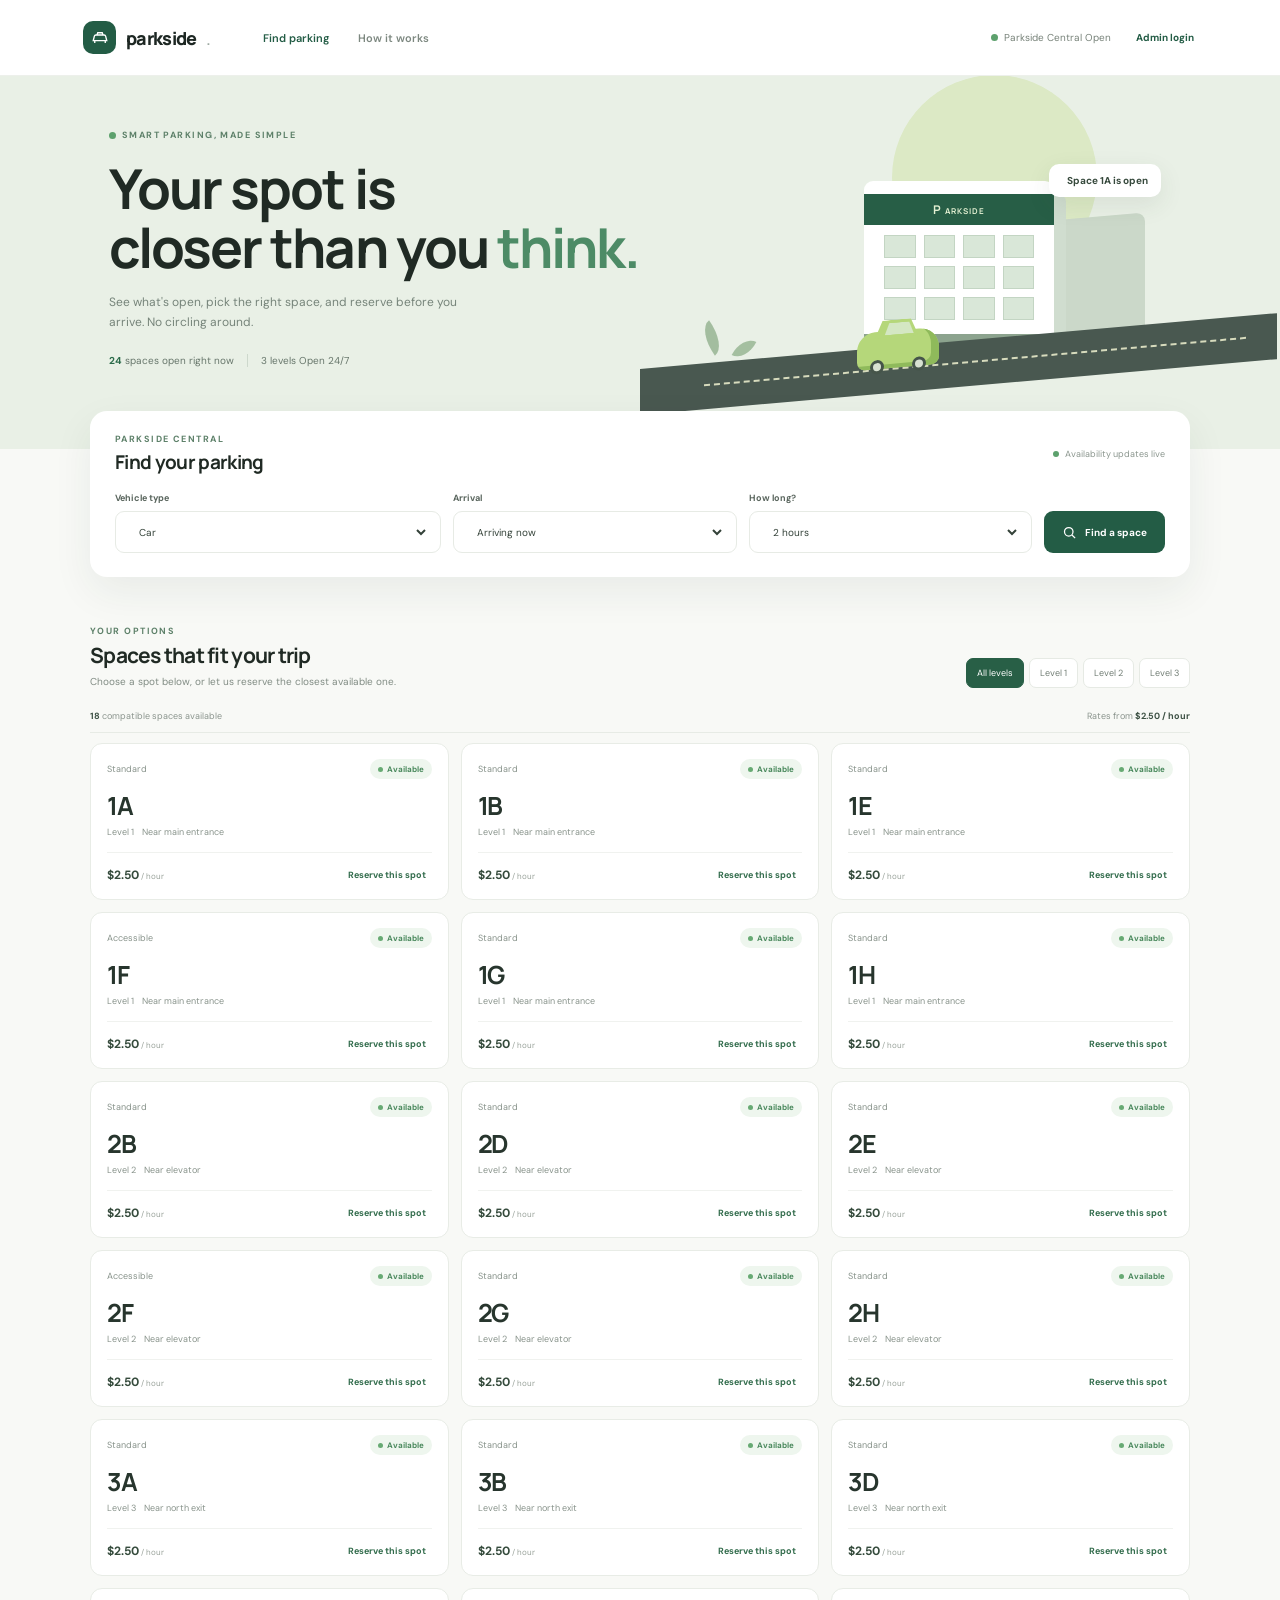
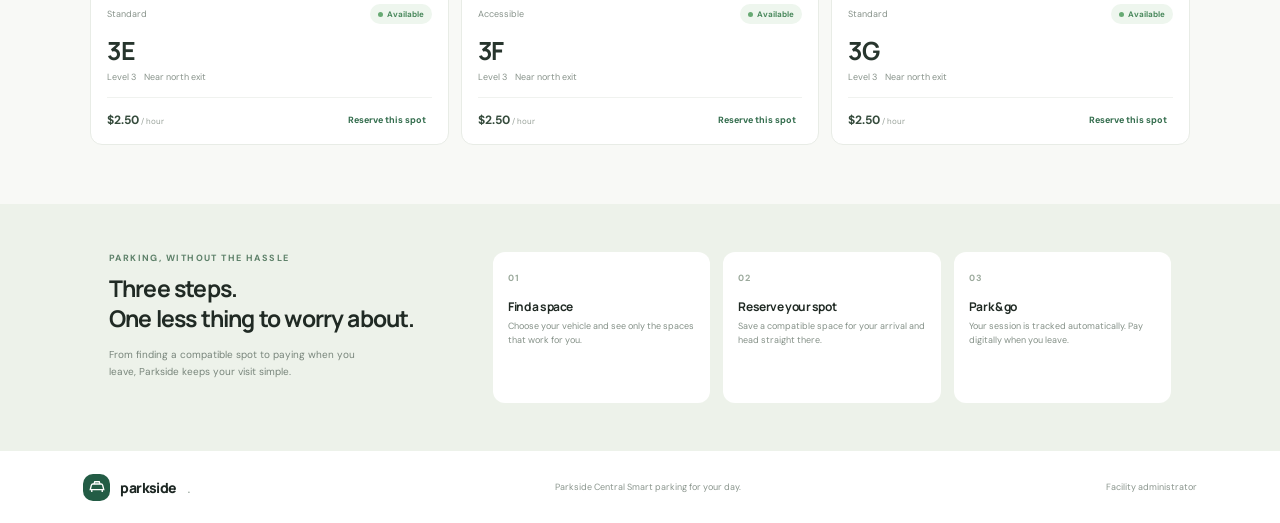
==== src/index.html @ 0463c8d9 "Initial Smart Parking Lot project" ====
﻿<!doctype html>
<html lang="en">
<head>
  <meta charset="UTF-8" />
  <meta name="viewport" content="width=device-width, initial-scale=1.0" />
  <meta name="theme-color" content="#f5f6f2" />
  <title>Parkside  Find your parking</title>
  <link rel="preconnect" href="https://fonts.googleapis.com" />
  <link rel="preconnect" href="https://fonts.gstatic.com" crossorigin />
  <link href="https://fonts.googleapis.com/css2?family=DM+Sans:wght@400;500;600;700&family=Manrope:wght@400;500;600;700;800&display=swap" rel="stylesheet" />
  <link rel="stylesheet" href="styles.css" />
  <script src="auth.js" defer></script>
  <script src="driver.js" defer></script>
</head>
<body class="driver-page">
  <header class="driver-nav">
  <a class="driver-brand" href="index.html"><span class="brand-mark"><svg viewBox="0 0 24 24" fill="none" stroke="currentColor" stroke-width="1.8"><path d="M3 15.5h18l-1.5-6a2 2 0 0 0-2-1.5H6.5a2 2 0 0 0-2 1.5L3 15.5Z"/><path d="M5 15.5v3m14-3v3M7 12h.01M17 12h.01M8 8l1-3h6l1 3"/></svg></span>parkside<span class="brand-period">.</span></a>
  <nav><a class="driver-nav-link active" href="#find">Find parking</a><a class="driver-nav-link" href="#how">How it works</a></nav>
  <div class="driver-nav-right"><span class="facility-open"><i></i>Parkside Central  Open</span><a class="admin-link" href="login.html">Admin login <span> </span></a></div>
  </header>
  <main>
  <section class="driver-hero" id="find">
  <div class="driver-hero-copy"><div class="driver-kicker"><span class="live-pip"></span>SMART PARKING, MADE SIMPLE</div><h1>Your spot is<br />closer than you <em>think.</em></h1><p>See what's open, pick the right space, and reserve before you arrive. No circling around.</p><div class="driver-hero-meta"><span><b id="heroAvailable">24</b> spaces open right now</span><span class="meta-divider"></span><span>3 levels  Open 24/7</span></div></div>
  <div class="hero-art" aria-hidden="true"><div class="sun-disc"></div><div class="art-building back-building"></div><div class="art-building front-building"><div class="building-sign">P<span>ARKSIDE</span></div><div class="building-windows"><i></i><i></i><i></i><i></i><i></i><i></i><i></i><i></i><i></i><i></i><i></i><i></i></div><div class="building-base"></div></div><div class="art-road"><div class="road-line"></div><div class="art-car"><div class="car-window"></div><i></i><b></b></div></div><div class="float-tag"><span> </span> Space 1A is open</div><div class="float-leaf leaf-one"></div><div class="float-leaf leaf-two"></div></div>
  </section>
  <section class="finder-wrap" aria-label="Find a parking space">
  <div class="finder-title"><div><div class="section-kicker">PARKSIDE CENTRAL</div><h2>Find your parking</h2></div><div class="updated-label"><span class="live-pip"></span>Availability updates live</div></div>
  <form id="findForm" class="finder-form">
  <div class="driver-field"><label for="vehicleType">Vehicle type</label><div class="select-wrap"><span class="field-symbol"> </span><select id="vehicleType"><option value="Car">Car</option><option value="Motorcycle">Motorcycle</option><option value="EV">Electric vehicle</option><option value="Accessible">Accessible vehicle</option></select></div></div>
  <div class="driver-field"><label for="arrivalTime">Arrival</label><div class="select-wrap"><span class="field-symbol"> </span><select id="arrivalTime"><option value="Now">Arriving now</option><option value="In 30 minutes">In 30 minutes</option><option value="In 1 hour">In 1 hour</option><option value="In 2 hours">In 2 hours</option></select></div></div>
  <div class="driver-field"><label for="stayDuration">How long?</label><div class="select-wrap"><span class="field-symbol"> </span><select id="stayDuration"><option>1 hour</option><option selected>2 hours</option><option>3 hours</option><option>4 hours</option><option>All day</option></select></div></div>
  <button class="driver-search-btn" type="submit"><svg viewBox="0 0 24 24"><circle cx="10.8" cy="10.8" r="6.8"/><path d="m16 16 5 5"/></svg>Find a space</button>
  </form>
  </section>
  <section class="my-visit" id="myVisit" hidden aria-live="polite"><div class="visit-left"><div class="section-kicker">YOUR PARKING SESSION</div><h2 id="visitHeading">Welcome back</h2><p id="visitDescription">Your visit details will appear here.</p></div><div class="visit-meter"><span>TIME PARKED</span><strong id="visitDuration">0m</strong></div><div class="visit-meter"><span>ESTIMATED FEE</span><strong id="visitFee">$0.00</strong></div><button class="secondary-btn visit-cancel-btn" id="cancelMyReservation" hidden>Cancel reservation</button><button class="driver-confirm-btn" id="driverCheckout">End parking & pay <span> </span></button></section>
  <section class="driver-history" id="driverPaymentHistory" hidden><div class="section-kicker">YOUR RECEIPTS</div><div id="driverReceiptList"></div></section>
  <section class="driver-results" id="results">
  <div class="results-heading"><div><div class="section-kicker">YOUR OPTIONS</div><h2>Spaces that fit your trip</h2><p>Choose a spot below, or let us reserve the closest available one.</p></div><div class="level-filter" role="group" aria-label="Filter by level"><button class="level-choice selected" data-filter-level="All">All levels</button><button class="level-choice" data-filter-level="Level 1">Level 1</button><button class="level-choice" data-filter-level="Level 2">Level 2</button><button class="level-choice" data-filter-level="Level 3">Level 3</button></div></div>
  <div class="driver-space-summary"><span><b id="resultCount">0</b> compatible spaces available</span><span>Rates from <b id="baseRate">$2.50 / hour</b></span></div>
  <div id="driverSpaceGrid" class="driver-space-grid"></div>
  <div id="noSpaces" class="no-spaces" hidden><span> </span><h3>No matching spaces right now</h3><p>Wait a moment and refresh, or check another level.</p><button type="button" id="refreshAvailability">Refresh availability</button><button type="button" id="resetFilters">Try all levels</button></div>
  </section>
  <section class="how-section" id="how"><div><div class="section-kicker">PARKING, WITHOUT THE HASSLE</div><h2>Three steps.<br />One less thing to worry about.</h2><p>From finding a compatible spot to paying when you leave, Parkside keeps your visit simple.</p></div><div class="how-steps"><article><span class="step-number">01</span><div class="step-icon"> </div><h3>Find a space</h3><p>Choose your vehicle and see only the spaces that work for you.</p></article><article><span class="step-number">02</span><div class="step-icon"> </div><h3>Reserve your spot</h3><p>Save a compatible space for your arrival and head straight there.</p></article><article><span class="step-number">03</span><div class="step-icon"> </div><h3>Park & go</h3><p>Your session is tracked automatically. Pay digitally when you leave.</p></article></div></section>
  </main>
  <footer class="driver-footer"><a class="driver-brand" href="#find"><span class="brand-mark"><svg viewBox="0 0 24 24" fill="none" stroke="currentColor" stroke-width="1.8"><path d="M3 15.5h18l-1.5-6a2 2 0 0 0-2-1.5H6.5a2 2 0 0 0-2 1.5L3 15.5Z"/><path d="M5 15.5v3m14-3v3M7 12h.01M17 12h.01M8 8l1-3h6l1 3"/></svg></span>parkside<span class="brand-period">.</span></a><span>Parkside Central  Smart parking for your day.</span><a href="login.html">Facility administrator</a></footer>
  <div class="driver-toast" id="driverToast" role="status" aria-live="polite"></div>
  <div class="reserve-backdrop" id="reserveModal" aria-hidden="true"><section class="reserve-dialog" role="dialog" aria-modal="true" aria-labelledby="reserveTitle"><button class="reserve-close" id="reserveClose" type="button" aria-label="Close dialog">&times;</button><div class="reserve-icon"> </div><div class="section-kicker" id="reserveKicker">READY WHEN YOU ARE</div><h2 id="reserveTitle">Confirm your reservation</h2><p id="reserveCopy">Add your details so your space is ready when you arrive.</p><div id="reserveDetails" class="reserve-details"><div class="driver-field"><label for="driverName">Your name</label><input id="driverName" placeholder="Name" autocomplete="name" /></div><div class="driver-field"><label for="driverPlate">License plate</label><input id="driverPlate" placeholder="Plate number" autocomplete="off" /></div></div><div id="ticketArea" class="reservation-ticket" hidden><div><span>YOUR SPACE</span><strong id="ticketSpace">1A</strong></div><div><span>ARRIVAL</span><strong id="ticketArrival">Now</strong></div><div><span>VEHICLE</span><strong id="ticketVehicle">Car</strong></div><div><span>REFERENCE</span><strong id="ticketRef">PS-00000</strong></div></div><button class="driver-confirm-btn" id="doneReserve">Confirm reservation</button><button class="driver-confirm-btn driver-arrive-btn" id="driverCheckin" hidden>I ve arrived  start parking</button></section></div>
  <div class="reserve-backdrop" id="driverPaymentModal" aria-hidden="true"><section class="reserve-dialog" role="dialog" aria-modal="true" aria-labelledby="driverPaymentTitle"><button class="reserve-close" id="driverPaymentClose" type="button" aria-label="Close payment dialog">&times;</button><div class="section-kicker">PARKING CHECKOUT</div><h2 id="driverPaymentTitle">Review your parking fee</h2><p id="driverPaymentSummary">Choose a payment method to finish your visit.</p><div class="driver-payment-choice"><label for="driverPaymentMethod">Payment method</label><select id="driverPaymentMethod"><option>Maya</option><option>PayPal</option><option>GCash</option><option>GoMo</option><option>Cash</option><option>Other e-wallet</option></select></div><div id="driverPaymentError" class="payment-error" hidden></div><button class="driver-confirm-btn" id="completeDriverPayment">Pay now</button><button class="simulate-fail-btn" id="simulatePaymentFailure" type="button">Simulate declined payment</button></section></div>
</body>
</html>
---- src/styles.css ----
﻿
    :root{--bg:#f5f6f2;--surface:#fff;--ink:#1d2723;--muted:#818b85;--line:#e8ebe6;--green:#235c45;--green2:#34785b;--lime:#d9ed9f;--pale:#edf4e8;--amber:#c98b3f;--red:#c65e52;--shadow:0 12px 36px rgba(29,39,35,.055);--radius:18px}
    *{box-sizing:border-box}body{margin:0;background:var(--bg);color:var(--ink);font-family:'DM Sans',sans-serif;font-size:14px}button,input,select{font:inherit}button{cursor:pointer}h1,h2,h3,p{margin:0}h1,h2,h3,.brand{font-family:Manrope,sans-serif;letter-spacing:-.035em}.shell{display:grid;grid-template-columns:240px minmax(0,1fr);min-height:100vh}.sidebar{background:#fff;border-right:1px solid var(--line);padding:26px 16px;display:flex;flex-direction:column;position:sticky;top:0;height:100vh}.brand{display:flex;align-items:center;gap:11px;font-size:18px;font-weight:800;padding:0 12px 34px}.brand-mark{width:32px;height:32px;background:var(--green);border-radius:10px;display:grid;place-items:center;color:white}.brand-mark svg{width:18px}.nav-label{font-size:10px;letter-spacing:.13em;color:#a1a9a3;font-weight:700;padding:0 13px;margin:13px 0 8px}.nav-link{border:0;background:none;width:100%;padding:11px 13px;display:flex;align-items:center;gap:12px;color:#77817b;border-radius:11px;text-align:left;font-weight:600;font-size:13px;margin:2px 0;transition:.2s}.nav-link:hover,.nav-link.active{background:#eff5ef;color:var(--green)}.nav-link svg{width:17px;height:17px;stroke:currentColor;fill:none;stroke-width:1.8}.nav-badge{margin-left:auto;border-radius:99px;background:#f6ebe3;color:#bd7441;font-size:10px;padding:3px 7px}.sidebar-bottom{margin-top:auto}.facility-card{background:#f6f8f4;border:1px solid #edf0ea;border-radius:13px;padding:13px;margin:14px 3px}.facility-title{font-weight:700;font-size:12px}.facility-sub{font-size:11px;color:var(--muted);margin-top:4px}.online-dot{display:inline-block;width:7px;height:7px;background:#69ac72;border-radius:50%;margin-right:5px}.user-row{display:flex;align-items:center;gap:10px;padding:15px 10px 0;border-top:1px solid var(--line)}.avatar{width:34px;height:34px;border-radius:50%;background:#e7eee1;display:grid;place-items:center;color:var(--green);font-weight:700;font-size:12px}.user-name{font-size:12px;font-weight:700}.user-role{font-size:10px;color:var(--muted);margin-top:2px}.main{min-width:0}.topbar{height:72px;background:rgba(255,255,255,.75);border-bottom:1px solid var(--line);display:flex;align-items:center;justify-content:space-between;padding:0 38px;position:sticky;top:0;z-index:5;backdrop-filter:blur(12px)}.crumb{font-size:12px;color:var(--muted)}.crumb b{color:var(--ink);font-weight:700}.top-actions{display:flex;align-items:center;gap:11px}.date-chip,.icon-btn{border:1px solid var(--line);background:white;border-radius:10px;height:37px;display:flex;align-items:center;justify-content:center}.date-chip{padding:0 12px;gap:8px;font-size:11px;color:#626d66}.icon-btn{width:37px;position:relative;color:#5e6962}.icon-btn svg{width:17px;height:17px;stroke:currentColor;fill:none;stroke-width:1.7}.alert-dot{position:absolute;width:6px;height:6px;right:8px;top:7px;border-radius:50%;background:#de8866;border:1px solid white}.content{max-width:1460px;padding:32px 38px 50px;margin:auto}.page-head{display:flex;align-items:flex-end;justify-content:space-between;margin-bottom:23px;gap:20px}.eyebrow{color:var(--green2);font-size:10px;text-transform:uppercase;letter-spacing:.13em;font-weight:700;margin-bottom:8px}.page-head h1{font-size:28px;font-weight:700}.subtitle{color:var(--muted);font-size:12px;margin-top:6px}.primary-btn,.secondary-btn{border:0;border-radius:10px;padding:11px 15px;display:inline-flex;align-items:center;gap:8px;font-weight:700;font-size:12px;transition:.2s}.primary-btn{background:var(--green);color:white;box-shadow:0 5px 14px #235c4525}.primary-btn:hover{background:#184631;transform:translateY(-1px)}.secondary-btn{color:#48544d;background:white;border:1px solid var(--line)}.secondary-btn:hover{background:#f8faf7}.primary-btn svg,.secondary-btn svg{width:15px;height:15px;stroke:currentColor;fill:none;stroke-width:2}.stats{display:grid;grid-template-columns:repeat(4,minmax(0,1fr));gap:14px;margin-bottom:18px}.stat-card,.panel{background:var(--surface);border:1px solid var(--line);border-radius:var(--radius);box-shadow:var(--shadow)}.stat-card{padding:18px 19px;min-height:112px;position:relative;overflow:hidden}.stat-top{display:flex;justify-content:space-between;align-items:center;color:var(--muted);font-size:11px;font-weight:600}.stat-icon{height:29px;width:29px;display:grid;place-items:center;border-radius:9px;background:#f0f5ed;color:var(--green)}.stat-icon svg{width:15px;height:15px;stroke:currentColor;fill:none;stroke-width:1.8}.stat-number{font-family:Manrope,sans-serif;font-size:27px;font-weight:700;letter-spacing:-.05em;margin-top:11px}.stat-note{font-size:10px;color:var(--muted);margin-left:6px;font-family:'DM Sans',sans-serif;font-weight:500;letter-spacing:0}.stat-note.good{color:#4b9567}.stat-note.warn{color:#c9874a}.grid-main{display:grid;grid-template-columns:minmax(0,1.65fr) minmax(280px,.9fr);gap:16px;margin-bottom:17px}.panel{padding:20px}.panel-head{display:flex;align-items:flex-start;justify-content:space-between;gap:14px}.panel h2{font-size:15px;font-weight:700;letter-spacing:-.025em}.panel-caption{color:var(--muted);font-size:11px;margin-top:5px}.select{border:1px solid var(--line);border-radius:8px;background:white;color:#5f6963;padding:7px 10px;font-size:11px;outline:none}.occupancy-panel{min-height:292px}.occupancy-content{display:grid;grid-template-columns:205px 1fr;align-items:center;gap:16px;margin-top:14px}.donut-wrap{height:192px;display:grid;place-items:center;position:relative}.donut{width:174px;height:174px;border-radius:50%;background:conic-gradient(var(--green) 0 62%,#d6e9a6 62% 84%,#e6ece4 84% 95%,#d9deda 95% 100%);display:grid;place-items:center;transform:rotate(-90deg)}.donut-hole{height:126px;width:126px;background:white;border-radius:50%;display:grid;place-items:center;transform:rotate(90deg);text-align:center}.donut-num{font:700 29px Manrope;letter-spacing:-.05em}.donut-label{font-size:10px;color:var(--muted);margin-top:2px}.legend{display:flex;flex-direction:column;gap:15px}.legend-row{display:flex;align-items:center;justify-content:space-between;gap:12px}.legend-left{display:flex;align-items:center;gap:9px;color:#727d76;font-size:11px}.legend-dot{width:8px;height:8px;border-radius:3px}.legend-value{font-size:12px;font-weight:700}.legend-foot{padding-top:12px;border-top:1px solid var(--line);color:var(--muted);font-size:10px}.levels-panel{min-height:292px}.level-list{margin-top:14px;display:flex;flex-direction:column;gap:9px}.level-row{border:1px solid #edf0eb;border-radius:11px;padding:10px 11px;display:grid;grid-template-columns:56px 1fr 43px;align-items:center;gap:10px}.level-tag{font-weight:700;font-size:11px}.level-meta{font-size:9px;color:var(--muted);margin-top:3px}.progress{height:5px;background:#eff2ed;border-radius:99px;overflow:hidden}.progress i{height:100%;background:var(--green2);display:block;border-radius:99px}.level-count{text-align:right;font-size:11px;font-weight:700}.level-count small{display:block;color:var(--muted);font-size:9px;font-weight:400;margin-top:2px}.bottom-grid{display:grid;grid-template-columns:minmax(0,1.5fr) minmax(280px,1fr);gap:16px}.table-panel{padding:0;overflow:hidden}.table-panel .panel-head{padding:19px 20px 14px}.table-wrap{overflow-x:auto}table{border-collapse:collapse;width:100%;white-space:nowrap;text-align:left}th{font-size:9px;letter-spacing:.09em;text-transform:uppercase;color:#929b94;font-weight:700;padding:10px 20px;background:#fafbf9;border-top:1px solid #f0f2ee;border-bottom:1px solid #f0f2ee}td{padding:12px 20px;border-bottom:1px solid #f1f3ef;font-size:11px;color:#505d55}tbody tr:last-child td{border-bottom:0}.id-cell{font-weight:700;color:#27372f}.driver-cell{display:flex;align-items:center;gap:8px}.mini-avatar{width:25px;height:25px;border-radius:50%;background:#edf1e7;color:#52745a;display:grid;place-items:center;font-size:9px;font-weight:700}.status{border-radius:99px;padding:4px 8px;font-size:9px;font-weight:700;display:inline-flex;align-items:center;gap:5px}.status:before{content:'';width:5px;height:5px;border-radius:50%;background:currentColor}.status.active{color:#3e895e;background:#eaf5eb}.status.pending{color:#bd8343;background:#faf1e3}.status.issue{color:#bd6357;background:#fbebea}.view-link{border:0;background:none;color:var(--green2);font-size:10px;font-weight:700}.activity-panel{padding-bottom:10px}.activity-list{margin-top:14px}.activity{display:grid;grid-template-columns:30px 1fr auto;gap:10px;align-items:start;padding:12px 0;border-bottom:1px solid #f0f2ee}.activity:last-child{border:0}.activity-icon{width:29px;height:29px;border-radius:9px;background:#eff5ed;color:var(--green);display:grid;place-items:center}.activity-icon.amber{background:#faf2e8;color:#b9813e}.activity-icon svg{height:14px;width:14px;stroke:currentColor;fill:none;stroke-width:1.8}.activity-text{font-size:10px;line-height:1.5;color:#66716a}.activity-text strong{color:#29362f;font-weight:700}.activity-time{font-size:9px;color:#9ba39d;padding-top:2px}.page{display:none;animation:fade .25s ease}.page.active{display:block}@keyframes fade{from{opacity:.4;transform:translateY(3px)}to{opacity:1;transform:translateY(0)}}.filters{display:flex;gap:8px}.filter-chip{border:1px solid var(--line);background:white;color:#6d7871;border-radius:8px;padding:8px 11px;font-size:10px}.filter-chip.active{background:var(--green);border-color:var(--green);color:white}.space-grid{display:grid;grid-template-columns:repeat(4,1fr);gap:12px;margin-top:17px}.space-card{background:white;border:1px solid var(--line);border-radius:14px;padding:15px;transition:.2s}.space-card:hover{box-shadow:var(--shadow);transform:translateY(-2px)}.space-top{display:flex;justify-content:space-between;align-items:center}.space-id{font:700 14px Manrope}.space-kind{font-size:9px;color:var(--muted);margin-top:5px}.space-icon{height:31px;width:31px;border-radius:9px;background:#f0f5ed;display:grid;place-items:center;color:var(--green)}.space-icon svg{width:17px;height:17px;stroke:currentColor;fill:none;stroke-width:1.8}.space-foot{display:flex;justify-content:space-between;align-items:center;margin-top:17px}.price{font-size:10px;color:#637168}.space-card .primary-btn{padding:7px 10px;font-size:10px}.space-card.occupied{opacity:.7}.pill{font-size:9px;font-weight:700;padding:4px 7px;border-radius:99px;background:#eaf5eb;color:#48845d}.pill.busy{background:#f7eee8;color:#bd7950}.pill.off{background:#eee;color:#777}.hero-card{background:var(--green);color:white;border-radius:18px;padding:24px;display:flex;justify-content:space-between;align-items:center;margin-bottom:16px;overflow:hidden;position:relative}.hero-card:after{content:'';position:absolute;width:230px;height:230px;border-radius:50%;background:#ffffff0c;right:13%;top:-130px}.hero-card h2{font-size:18px}.hero-card p{color:#c9d9ce;font-size:11px;margin-top:7px}.hero-card .primary-btn{background:var(--lime);color:#223c2c;position:relative;z-index:1}.hero-stats{display:flex;gap:27px;margin-top:18px;position:relative;z-index:1}.hero-stats strong{font:700 18px Manrope;display:block}.hero-stats span{font-size:9px;color:#c2d3c8}.reservation-form{display:grid;grid-template-columns:1fr 1fr auto;gap:10px;margin-top:16px;align-items:end}.field label{display:block;color:#68756d;font-size:10px;font-weight:700;margin-bottom:6px}.field select,.field input{width:100%;border:1px solid var(--line);border-radius:9px;padding:10px 11px;background:white;color:#36443b;font-size:11px;outline-color:#8aa991}.empty{padding:28px;text-align:center;color:var(--muted);font-size:12px}.settings-grid{display:grid;grid-template-columns:1fr 1fr;gap:15px}.setting-row{display:flex;align-items:center;justify-content:space-between;padding:13px 0;border-bottom:1px solid #f0f2ee}.setting-row:last-child{border:0}.setting-name{font-size:11px;font-weight:600}.setting-sub{font-size:9px;color:var(--muted);margin-top:4px}.setting-input{width:100px;border:1px solid var(--line);padding:8px;border-radius:8px;font-size:11px}.toggle{width:34px;height:19px;border:0;border-radius:99px;background:#dce2dc;position:relative}.toggle:after{content:'';position:absolute;width:13px;height:13px;left:3px;top:3px;border-radius:50%;background:white;transition:.2s}.toggle.on{background:var(--green2)}.toggle.on:after{left:18px}.toast{position:fixed;right:24px;bottom:24px;background:#20382b;color:white;padding:13px 17px;border-radius:11px;box-shadow:0 9px 30px #172a2044;font-size:12px;z-index:20;opacity:0;transform:translateY(10px);transition:.25s;pointer-events:none}.toast.show{opacity:1;transform:translateY(0)}.modal-backdrop{position:fixed;inset:0;background:#19231dcc;z-index:10;display:none;place-items:center;padding:20px}.modal-backdrop.open{display:grid}.modal{background:white;width:min(440px,100%);border-radius:18px;padding:24px;box-shadow:0 20px 60px #0003}.modal h2{font-size:18px}.modal p{font-size:11px;color:var(--muted);margin-top:6px}.modal-actions{display:flex;justify-content:flex-end;gap:8px;margin-top:22px}.modal-close{float:right;border:0;background:#f3f5f2;border-radius:8px;height:32px;width:32px;color:#46554a;font-size:22px;line-height:1;display:grid;place-items:center}.modal-close:hover{background:#e8eee7;color:#20382b}
    @media(max-width:1050px){.shell{grid-template-columns:205px minmax(0,1fr)}.content{padding:25px}.topbar{padding:0 25px}.stats{grid-template-columns:repeat(2,1fr)}.grid-main{grid-template-columns:1.15fr 1fr}.occupancy-content{grid-template-columns:160px 1fr}.donut{width:145px;height:145px}.donut-hole{width:105px;height:105px}.space-grid{grid-template-columns:repeat(3,1fr)}}
    @media(max-width:760px){.shell{display:block}.sidebar{height:auto;position:sticky;top:0;z-index:8;padding:11px 13px;border-right:0;border-bottom:1px solid var(--line);display:block}.brand{padding:0;font-size:15px}.brand-mark{width:29px;height:29px}.nav-label,.facility-card,.user-row,.sidebar-bottom{display:none}.nav-scroll{display:flex;overflow:auto;gap:4px;padding-top:10px}.nav-link{width:auto;flex:none;padding:8px 10px;font-size:10px;margin:0}.nav-link svg{width:14px}.nav-badge{display:none}.topbar{height:52px;padding:0 16px}.date-chip{display:none}.content{padding:23px 15px 35px}.page-head{align-items:flex-start}.page-head h1{font-size:24px}.page-head .primary-btn{padding:9px 10px;font-size:10px}.page-head .subtitle{max-width:260px;line-height:1.5}.stats{gap:9px}.stat-card{padding:14px;min-height:98px}.stat-number{font-size:23px}.grid-main,.bottom-grid{grid-template-columns:1fr}.occupancy-content{grid-template-columns:170px 1fr}.space-grid{grid-template-columns:repeat(2,1fr)}.settings-grid{grid-template-columns:1fr}.hero-card{padding:19px}.hero-stats{gap:14px}.reservation-form{grid-template-columns:1fr 1fr}.reservation-form button{grid-column:span 2;justify-content:center}.filters{overflow:auto}.filter-chip{flex:none}}
    @media(max-width:390px){.nav-link{padding:8px}.nav-link svg{display:none}.occupancy-content{grid-template-columns:145px 1fr}.donut{width:132px;height:132px}.donut-hole{width:96px;height:96px}.legend-row{gap:5px}.space-grid{gap:8px}.space-card{padding:11px}}
    body:not(.authenticated)>.shell{visibility:hidden}.login-page{min-height:100vh;display:grid;place-items:center;padding:24px;background:radial-gradient(ellipse at 50% 0%,#e7eee4 0,transparent 43%),var(--bg)}.login-card{width:min(420px,100%);background:white;border:1px solid var(--line);border-radius:22px;padding:34px 36px;box-shadow:0 20px 60px #1d27230d}.login-brand{display:flex;align-items:center;gap:10px;font:800 18px Manrope;letter-spacing:-.035em;margin-bottom:39px}.login-eyebrow{font-size:10px;letter-spacing:.13em;font-weight:700;color:var(--green2)}.login-card h1{font-size:27px;margin-top:9px}.login-subtitle{font-size:12px;color:var(--muted);margin-top:7px}.login-form{display:flex;flex-direction:column;margin-top:26px}.login-form label{font-weight:700;font-size:11px;margin:0 0 7px}.login-form input{border:1px solid var(--line);border-radius:10px;padding:12px;font-size:12px;color:var(--ink);outline-color:#83a38b;margin-bottom:17px}.login-submit{justify-content:center;margin-top:4px;padding:12px}.login-submit span{margin-left:auto}.login-submit:disabled{opacity:.7;cursor:wait}.login-error{font-size:11px;color:#bd574d;min-height:16px;margin:-7px 0 10px}.login-foot{text-align:center;border-top:1px solid var(--line);padding-top:18px;color:#929c95;font-size:10px;margin-top:22px}.logout-btn{height:34px;padding:0 11px;font-size:10px}@media(max-width:480px){.login-card{padding:28px 23px}.login-brand{margin-bottom:31px}}

    /* Driver-facing home page */
    [hidden]{display:none!important}.driver-page{background:#f8f9f6;color:#202a24}.driver-nav{height:76px;padding:0 max(6.5vw,24px);display:flex;align-items:center;gap:52px;background:#fff;border-bottom:1px solid #edf0eb}.driver-brand{display:flex;align-items:center;gap:10px;text-decoration:none;color:var(--ink);font:800 18px Manrope;letter-spacing:-.04em}.driver-brand .brand-mark{height:33px;width:33px}.brand-period{color:#9eaaa2;font-weight:500}.driver-nav nav{display:flex;align-items:center;gap:29px}.driver-nav-link{font-size:11px;color:#7d8880;text-decoration:none;font-weight:600}.driver-nav-link.active,.driver-nav-link:hover{color:var(--green)}.driver-nav-right{margin-left:auto;display:flex;align-items:center;gap:25px}.facility-open{font-size:10px;color:#778279}.facility-open i,.live-pip{display:inline-block;width:7px;height:7px;border-radius:50%;background:#5da16d;margin-right:6px}.admin-link{font-size:10px;text-decoration:none;color:var(--green);font-weight:700}.admin-link span{margin-left:3px}.driver-hero{min-height:344px;background:#e9f0e6;position:relative;overflow:hidden;display:grid;grid-template-columns:1fr 1fr;padding:53px max(8.5vw,36px) 82px}.driver-hero-copy{position:relative;z-index:1}.driver-kicker,.section-kicker{font-size:9px;letter-spacing:.16em;font-weight:700;color:#5d8069}.driver-kicker{display:flex;align-items:center}.driver-hero h1{font-size:clamp(34px,4.4vw,55px);line-height:1.07;font-weight:700;margin-top:18px}.driver-hero h1 em{font-style:normal;color:#4d8b66}.driver-hero-copy>p{font-size:12px;line-height:1.7;color:#76847a;max-width:370px;margin-top:15px}.driver-hero-meta{display:flex;align-items:center;gap:13px;margin-top:22px;font-size:10px;color:#67766b}.driver-hero-meta b{color:#2a6a49}.meta-divider{height:13px;width:1px;background:#cdd8cc}.hero-art{position:relative;min-height:244px;margin:-4px 0 -20px}.sun-disc{position:absolute;width:205px;height:205px;border-radius:50%;background:#dce9c5;top:-50px;right:14%}.art-building{position:absolute;bottom:24px;border-radius:9px 9px 0 0}.back-building{width:105px;height:146px;right:5%;background:#cbd8c9;transform:skewY(-5deg)}.front-building{width:190px;height:182px;right:22%;background:#fff;box-shadow:12px 12px 0 #d0ddcf}.building-sign{position:absolute;top:13px;left:0;right:0;background:#275e46;color:#e3f0d2;padding:7px;text-align:center;font:bold 12px Manrope;letter-spacing:.08em}.building-sign span{font-size:8px;margin-left:3px}.building-windows{position:absolute;top:54px;left:20px;right:20px;display:grid;grid-template-columns:repeat(4,1fr);gap:8px}.building-windows i{height:23px;background:#d9e7d8;border:1px solid #c3d5c3}.building-base{position:absolute;bottom:0;width:100%;height:29px;background:#8ca38e}.art-road{position:absolute;bottom:0;height:46px;left:0;right:-20%;background:#495850;transform:skewY(-5deg)}.road-line{position:absolute;top:21px;left:10%;right:5%;height:3px;border-top:2px dashed #d7dbbd}.art-car{position:absolute;bottom:25px;left:34%;height:37px;width:82px;border-radius:18px 20px 8px 8px;background:#b5d77a;box-shadow:inset -8px -4px #8fba5b}.art-car:before{content:'';position:absolute;width:44px;height:18px;left:18px;top:-11px;background:#b5d77a;clip-path:polygon(18% 0,82% 0,100% 100%,0 100%)}.car-window{position:absolute;z-index:1;width:29px;height:12px;top:-8px;left:28px;background:#d4e7c3;clip-path:polygon(16% 0,84% 0,100% 100%,0 100%)}.art-car i,.art-car b{position:absolute;z-index:2;width:14px;height:14px;border:3px solid #46554a;background:#d8e1d1;border-radius:50%;bottom:-5px}.art-car i{left:13px}.art-car b{right:13px}.float-tag{position:absolute;right:2%;top:39px;background:white;padding:10px 13px;border-radius:10px;box-shadow:0 8px 25px #30473218;font-size:10px;font-weight:700;color:#36493c}.float-tag span{color:#88ac5f;margin-right:5px}.float-leaf{position:absolute;background:#86a982;width:16px;height:32px;border-radius:100% 0 100% 0;opacity:.7;bottom:33px}.leaf-one{left:12%;transform:rotate(-36deg)}.leaf-two{left:18%;height:23px;bottom:27px;transform:rotate(27deg)}.finder-wrap{position:relative;margin:-38px auto 0;width:min(1100px,calc(100% - 48px));padding:22px 25px 24px;border-radius:17px;background:white;box-shadow:0 15px 40px #233c2c12;z-index:2}.finder-title{display:flex;align-items:center;justify-content:space-between;margin-bottom:17px}.finder-title h2,.results-heading h2,.how-section h2{font-size:19px;margin-top:4px}.updated-label{color:#8b968e;font-size:9px}.updated-label .live-pip{width:6px;height:6px}.finder-form{display:grid;grid-template-columns:1.15fr 1fr 1fr auto;gap:12px;align-items:end}.driver-field label{display:block;font-weight:700;color:#59655d;font-size:9px;margin-bottom:7px}.select-wrap{height:42px;border:1px solid #e7ebe5;border-radius:9px;display:flex;align-items:center;padding:0 11px;gap:8px;background:#fff}.field-symbol{color:#669174;font-size:15px}.select-wrap select{width:100%;border:0;background:transparent;outline:0;color:#344239;font-size:10px}.driver-search-btn,.driver-confirm-btn{border:0;border-radius:9px;background:var(--green);color:white;padding:0 18px;height:42px;display:flex;align-items:center;justify-content:center;gap:8px;font-size:10px;font-weight:700;transition:.2s}.driver-search-btn:hover,.driver-confirm-btn:hover{background:#194832}.driver-search-btn svg{width:15px;height:15px;stroke:currentColor;fill:none;stroke-width:2}.driver-results{max-width:1100px;margin:48px auto 0;padding:0 0 59px;scroll-margin-top:20px}.results-heading{display:flex;align-items:flex-end;justify-content:space-between;gap:16px}.results-heading h2{font-size:21px}.results-heading p{color:#818c84;font-size:10px;margin-top:6px}.level-filter{display:flex;gap:5px}.level-choice{border:1px solid #e6eae4;background:white;border-radius:7px;color:#727e75;padding:8px 10px;font-size:9px}.level-choice.selected{border-color:#285f46;background:#285f46;color:white}.driver-space-summary{display:flex;justify-content:space-between;margin:22px 0 10px;border-bottom:1px solid #e7ebe5;padding-bottom:10px;color:#8a948d;font-size:9px}.driver-space-summary b{color:#3d5144}.driver-space-grid{display:grid;grid-template-columns:repeat(3,1fr);gap:12px}.driver-space-card{background:#fff;border:1px solid #e8ece6;border-radius:12px;padding:15px 16px 13px;transition:.2s}.driver-space-card:hover{border-color:#a9c4aa;box-shadow:0 9px 25px #233c2c0a;transform:translateY(-2px)}.driver-space-top{display:flex;justify-content:space-between;align-items:center}.driver-space-type{font-size:9px;color:#87928a}.driver-open-pill{font-size:8px;background:#eef6ee;color:#4a895d;padding:5px 8px;border-radius:99px;font-weight:700}.driver-open-pill i{display:inline-block;width:5px;height:5px;border-radius:50%;background:#67aa73;margin-right:4px}.driver-space-id{font:700 25px Manrope;letter-spacing:-.06em;margin-top:9px;color:#27352d}.driver-space-location{font-size:9px;color:#88938b;margin-top:3px}.driver-space-location span{padding:0 3px;color:#c2c9c3}.driver-space-bottom{border-top:1px solid #f0f2ef;margin-top:14px;padding-top:11px;display:flex;align-items:center;justify-content:space-between}.driver-space-price{font-size:12px;font-weight:700;color:#354b3c}.driver-space-price small{font-size:8px;font-weight:400;color:#98a199}.reserve-space-btn{border:0;background:none;color:#326c4c;font-size:9px;font-weight:700;padding:5px 0}.reserve-space-btn span{margin-left:6px}.no-spaces{text-align:center;padding:42px 15px;color:#758179}.no-spaces>span{font-size:25px;color:#7fa783}.no-spaces h3{font:700 15px Manrope;margin-top:10px;color:#35453a}.no-spaces p{font-size:10px;margin-top:6px}.no-spaces button{background:none;border:0;color:#2f704c;font-size:10px;font-weight:700;margin-top:12px}.how-section{background:#edf2ea;padding:48px max(8.5vw,36px);display:grid;grid-template-columns:.8fr 1.6fr;gap:45px}.how-section h2{font-size:23px;line-height:1.3;margin-top:10px}.how-section>div:first-child>p{font-size:10px;line-height:1.7;color:#78857b;max-width:250px;margin-top:12px}.how-steps{display:grid;grid-template-columns:repeat(3,1fr);gap:13px}.how-steps article{background:#fff;border-radius:12px;padding:15px;position:relative;min-height:151px}.step-number{font-size:9px;color:#9caa9d;font-weight:700;letter-spacing:.1em}.step-icon{font-size:20px;color:#5a8b63;margin-top:13px}.how-steps h3{font:700 12px Manrope;margin-top:7px}.how-steps p{font-size:9px;line-height:1.55;color:#849087;margin-top:5px}.driver-footer{min-height:72px;padding:14px max(6.5vw,24px);display:flex;align-items:center;justify-content:space-between;background:#fff}.driver-footer .driver-brand{font-size:14px}.driver-footer .brand-mark{height:27px;width:27px}.driver-footer>span,.driver-footer>a:last-child{font-size:9px;color:#8a958d;text-decoration:none}
    .driver-toast{position:fixed;right:20px;bottom:20px;background:#20382b;color:#fff;padding:12px 16px;border-radius:10px;box-shadow:0 9px 30px #172a2044;font-size:11px;z-index:30;opacity:0;transform:translateY(8px);transition:.2s;pointer-events:none}.driver-toast.show{opacity:1;transform:translateY(0)}.reserve-backdrop{display:none;position:fixed;inset:0;padding:20px;background:#19231dcc;z-index:25;place-items:center}.reserve-backdrop.open{display:grid}.reserve-dialog{background:white;border-radius:18px;padding:26px;width:min(430px,100%);position:relative;box-shadow:0 20px 60px #0003}.reserve-close{position:absolute;right:17px;top:17px;width:32px;height:32px;border:0;border-radius:8px;background:#f1f4f0;color:#425247;font-size:22px;line-height:1;padding:0;display:grid;place-items:center}.reserve-close:hover{background:#e4ebe2;color:#20382b}.reserve-icon{height:36px;width:36px;border-radius:11px;background:#eef6eb;color:#36784e;display:grid;place-items:center;font-weight:700;font-size:17px;margin-bottom:18px}.reserve-dialog h2{font:700 21px Manrope;margin-top:7px}.reserve-dialog>p{font-size:10px;color:#828d85;line-height:1.6;margin-top:6px}.reserve-details{display:grid;grid-template-columns:1fr 1fr;gap:10px;margin-top:18px}.reserve-details input{height:40px;width:100%;padding:0 10px;border:1px solid #e5eae3;border-radius:8px;font-size:10px;outline-color:#8aaf90}.reservation-ticket{display:grid;grid-template-columns:1fr 1fr;gap:10px;background:#f4f7f1;border-radius:11px;padding:14px;margin-top:19px}.reservation-ticket>div{display:flex;flex-direction:column;gap:5px}.reservation-ticket span{font-size:8px;letter-spacing:.1em;color:#929c94;font-weight:700}.reservation-ticket strong{font:700 12px Manrope;color:#34483a}.driver-confirm-btn{width:100%;margin-top:16px}
    @media(max-width:1100px){.driver-results{margin-left:24px;margin-right:24px}.driver-hero{padding-left:6vw;padding-right:6vw}.how-section{padding-left:6vw;padding-right:6vw}}
    @media(max-width:760px){.driver-nav{height:62px;padding:0 18px;gap:0}.driver-nav nav{display:none}.driver-nav-right{gap:0}.facility-open{display:none}.driver-brand{font-size:16px}.driver-hero{grid-template-columns:1fr;min-height:0;padding:38px 25px 68px}.driver-hero h1{font-size:39px}.hero-art{position:absolute;right:-63px;bottom:0;width:275px;min-height:175px;opacity:.52;transform:scale(.8);transform-origin:bottom right}.driver-hero-copy>p{max-width:290px}.driver-hero-meta{font-size:9px}.finder-wrap{width:calc(100% - 28px);margin-top:-35px;padding:18px}.finder-form{grid-template-columns:1fr 1fr;gap:10px}.finder-form .driver-field:first-child{grid-column:span 2}.driver-search-btn{grid-column:span 2}.driver-results{margin:35px 14px 0;padding-bottom:38px}.results-heading{align-items:flex-start;flex-direction:column}.level-filter{width:100%;overflow:auto}.level-choice{flex:none}.driver-space-grid{grid-template-columns:repeat(2,1fr);gap:8px}.driver-space-card{padding:12px}.driver-space-bottom{align-items:flex-start;gap:5px;flex-direction:column}.reserve-space-btn{padding:3px 0}.how-section{padding:35px 18px;grid-template-columns:1fr;gap:19px}.how-steps{gap:8px}.how-steps article{padding:11px;min-height:145px}.how-steps p{font-size:8px}.driver-footer{padding:13px 17px;gap:12px}.driver-footer>span{display:none}}
    @media(max-width:390px){.driver-hero{padding-left:19px}.driver-hero h1{font-size:34px}.hero-art{opacity:.35}.finder-title{align-items:flex-start;gap:8px}.updated-label{white-space:nowrap;padding-top:5px}.driver-space-grid{grid-template-columns:1fr}.driver-space-bottom{flex-direction:row;align-items:center}.how-steps{grid-template-columns:1fr}.how-steps article{min-height:0}.how-steps p{font-size:9px}.reserve-details{grid-template-columns:1fr}}
    .my-visit{max-width:1100px;margin:22px auto 0;background:#fff;border:1px solid #e5ebe2;border-radius:14px;padding:17px 20px;display:flex;align-items:center;gap:26px;box-shadow:0 8px 24px #233c2c08}.my-visit[hidden]{display:none!important}.visit-left{flex:1}.visit-left h2{font:700 15px Manrope;margin-top:5px}.visit-left p{font-size:10px;color:#829087;margin-top:4px}.visit-meter{min-width:90px}.visit-meter span,.driver-payment-choice label{display:block;font-size:8px;letter-spacing:.1em;color:#8b968d;font-weight:700}.visit-meter strong{display:block;font:700 17px Manrope;color:#315a3e;margin-top:5px}.my-visit .driver-confirm-btn{width:auto;white-space:nowrap;margin:0;padding:0 15px}.driver-arrive-btn{margin-top:9px}.driver-payment-choice{margin:17px 0 12px}.driver-payment-choice select{margin-top:7px;width:100%;height:40px;border:1px solid #e5eae3;border-radius:8px;background:#fff;padding:0 10px;font-size:10px}.payment-error{background:#fbefec;color:#a84c42;padding:10px;border-radius:8px;font-size:10px;margin:10px 0}.simulate-fail-btn{display:block;width:100%;border:0;background:transparent;color:#89948b;font-size:9px;text-decoration:underline;margin:10px 0 0;cursor:pointer}.driver-space-summary b{color:#3d5144}.driver-space-summary{scroll-margin-top:16px}
    @media(max-width:760px){.my-visit{margin:14px 14px 0;flex-wrap:wrap;gap:12px;padding:15px}.visit-left{flex-basis:100%}.visit-meter{flex:1}.my-visit .driver-confirm-btn{flex:1}}
    .visit-cancel-btn{height:38px;padding:0 12px;font-size:9px;white-space:nowrap}.driver-history{max-width:1100px;margin:10px auto 0;padding:14px 18px;background:white;border:1px solid #e8ece6;border-radius:12px}.driver-history[hidden]{display:none!important}.driver-history .section-kicker{margin-bottom:9px}.driver-receipt-row{display:flex;justify-content:space-between;gap:12px;padding:8px 0;border-top:1px solid #eff2ed;font-size:9px;color:#748078}.driver-receipt-row strong{color:#34483a}@media(max-width:760px){.driver-history{margin:10px 14px 0}.visit-cancel-btn{flex:1}}
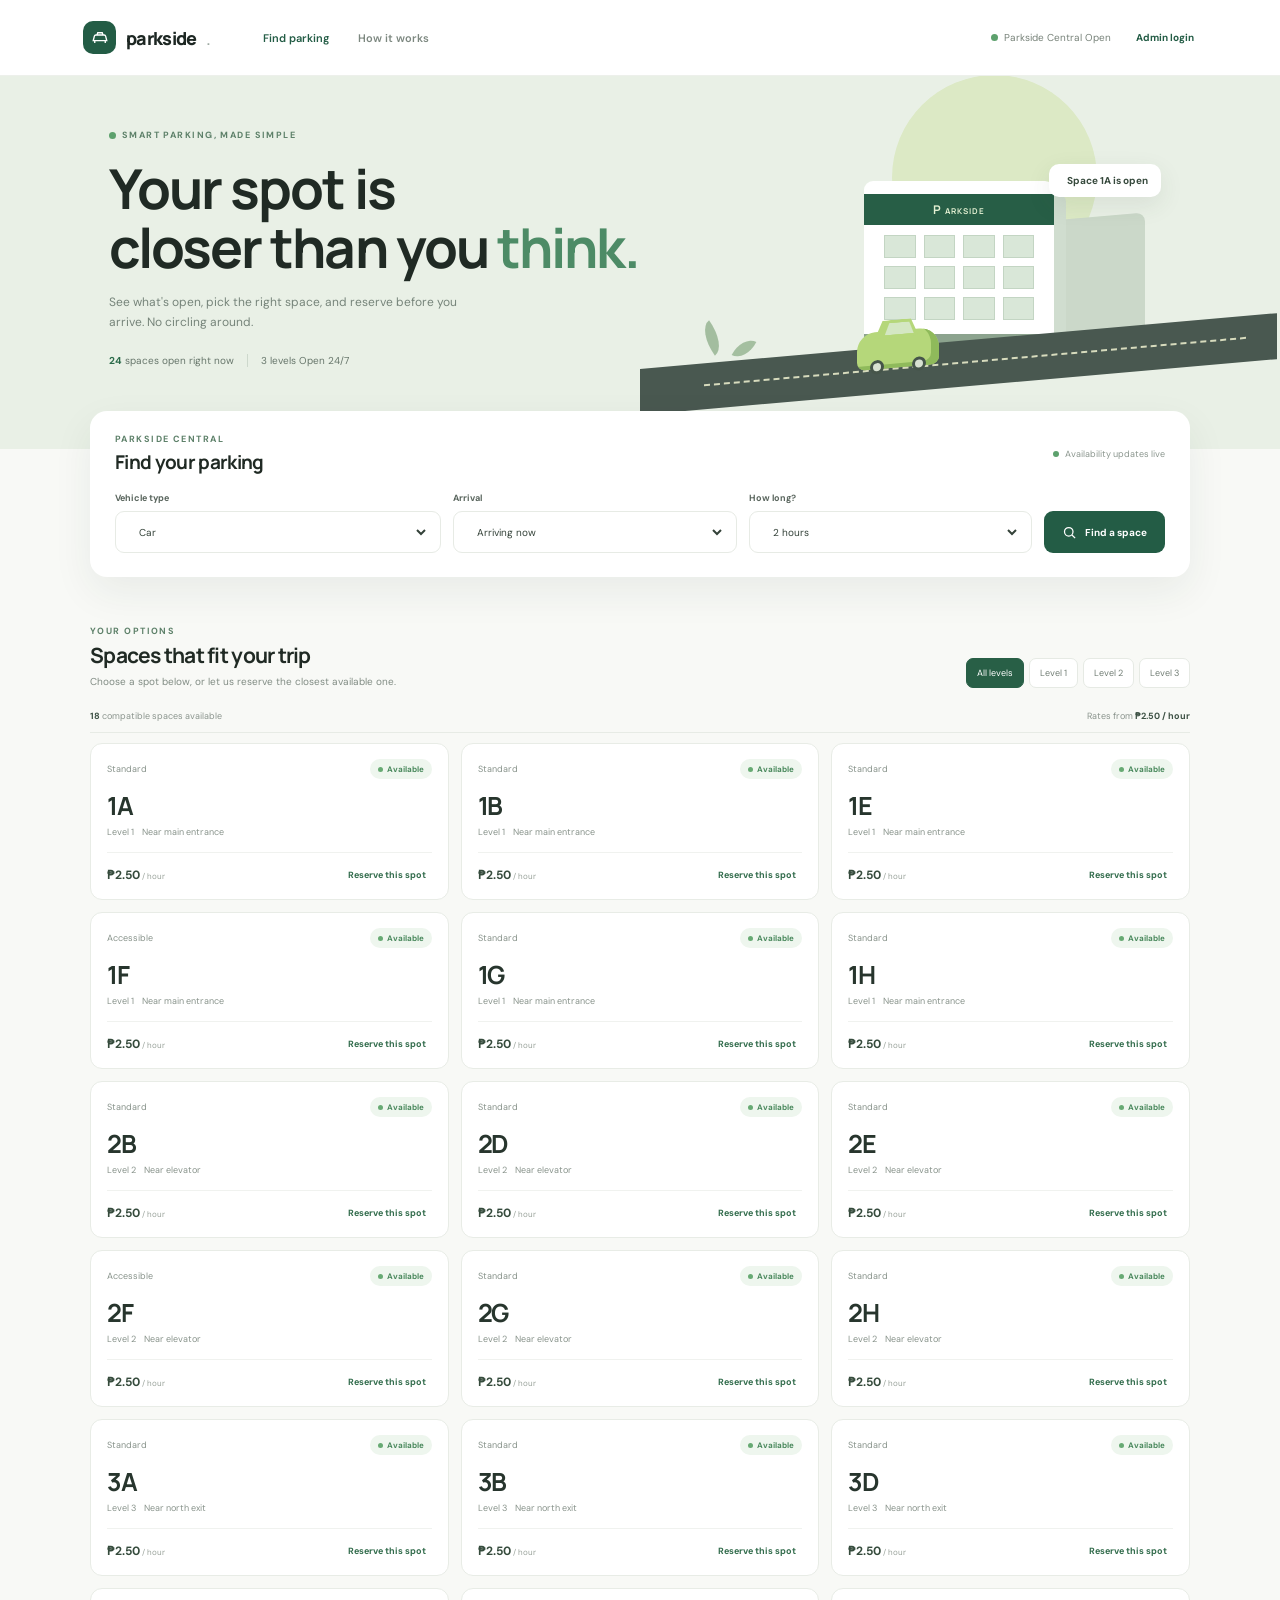
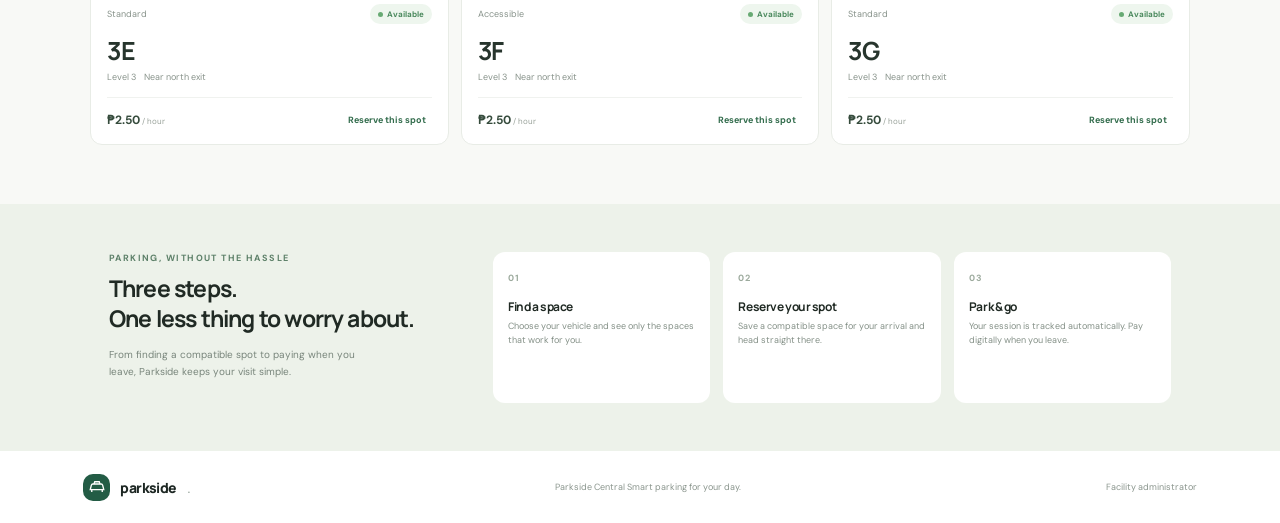
==== commit 5ad52f46: "Switch displayed currency to Philippine pesos" ====
--- a/src/index.html
+++ b/src/index.html
@@ -32,11 +32,11 @@
   <button class="driver-search-btn" type="submit"><svg viewBox="0 0 24 24"><circle cx="10.8" cy="10.8" r="6.8"/><path d="m16 16 5 5"/></svg>Find a space</button>
   </form>
   </section>
-  <section class="my-visit" id="myVisit" hidden aria-live="polite"><div class="visit-left"><div class="section-kicker">YOUR PARKING SESSION</div><h2 id="visitHeading">Welcome back</h2><p id="visitDescription">Your visit details will appear here.</p></div><div class="visit-meter"><span>TIME PARKED</span><strong id="visitDuration">0m</strong></div><div class="visit-meter"><span>ESTIMATED FEE</span><strong id="visitFee">$0.00</strong></div><button class="secondary-btn visit-cancel-btn" id="cancelMyReservation" hidden>Cancel reservation</button><button class="driver-confirm-btn" id="driverCheckout">End parking & pay <span> </span></button></section>
+  <section class="my-visit" id="myVisit" hidden aria-live="polite"><div class="visit-left"><div class="section-kicker">YOUR PARKING SESSION</div><h2 id="visitHeading">Welcome back</h2><p id="visitDescription">Your visit details will appear here.</p></div><div class="visit-meter"><span>TIME PARKED</span><strong id="visitDuration">0m</strong></div><div class="visit-meter"><span>ESTIMATED FEE</span><strong id="visitFee">₱0.00</strong></div><button class="secondary-btn visit-cancel-btn" id="cancelMyReservation" hidden>Cancel reservation</button><button class="driver-confirm-btn" id="driverCheckout">End parking & pay <span> </span></button></section>
   <section class="driver-history" id="driverPaymentHistory" hidden><div class="section-kicker">YOUR RECEIPTS</div><div id="driverReceiptList"></div></section>
   <section class="driver-results" id="results">
   <div class="results-heading"><div><div class="section-kicker">YOUR OPTIONS</div><h2>Spaces that fit your trip</h2><p>Choose a spot below, or let us reserve the closest available one.</p></div><div class="level-filter" role="group" aria-label="Filter by level"><button class="level-choice selected" data-filter-level="All">All levels</button><button class="level-choice" data-filter-level="Level 1">Level 1</button><button class="level-choice" data-filter-level="Level 2">Level 2</button><button class="level-choice" data-filter-level="Level 3">Level 3</button></div></div>
-  <div class="driver-space-summary"><span><b id="resultCount">0</b> compatible spaces available</span><span>Rates from <b id="baseRate">$2.50 / hour</b></span></div>
+  <div class="driver-space-summary"><span><b id="resultCount">0</b> compatible spaces available</span><span>Rates from <b id="baseRate">₱2.50 / hour</b></span></div>
   <div id="driverSpaceGrid" class="driver-space-grid"></div>
   <div id="noSpaces" class="no-spaces" hidden><span> </span><h3>No matching spaces right now</h3><p>Wait a moment and refresh, or check another level.</p><button type="button" id="refreshAvailability">Refresh availability</button><button type="button" id="resetFilters">Try all levels</button></div>
   </section>
